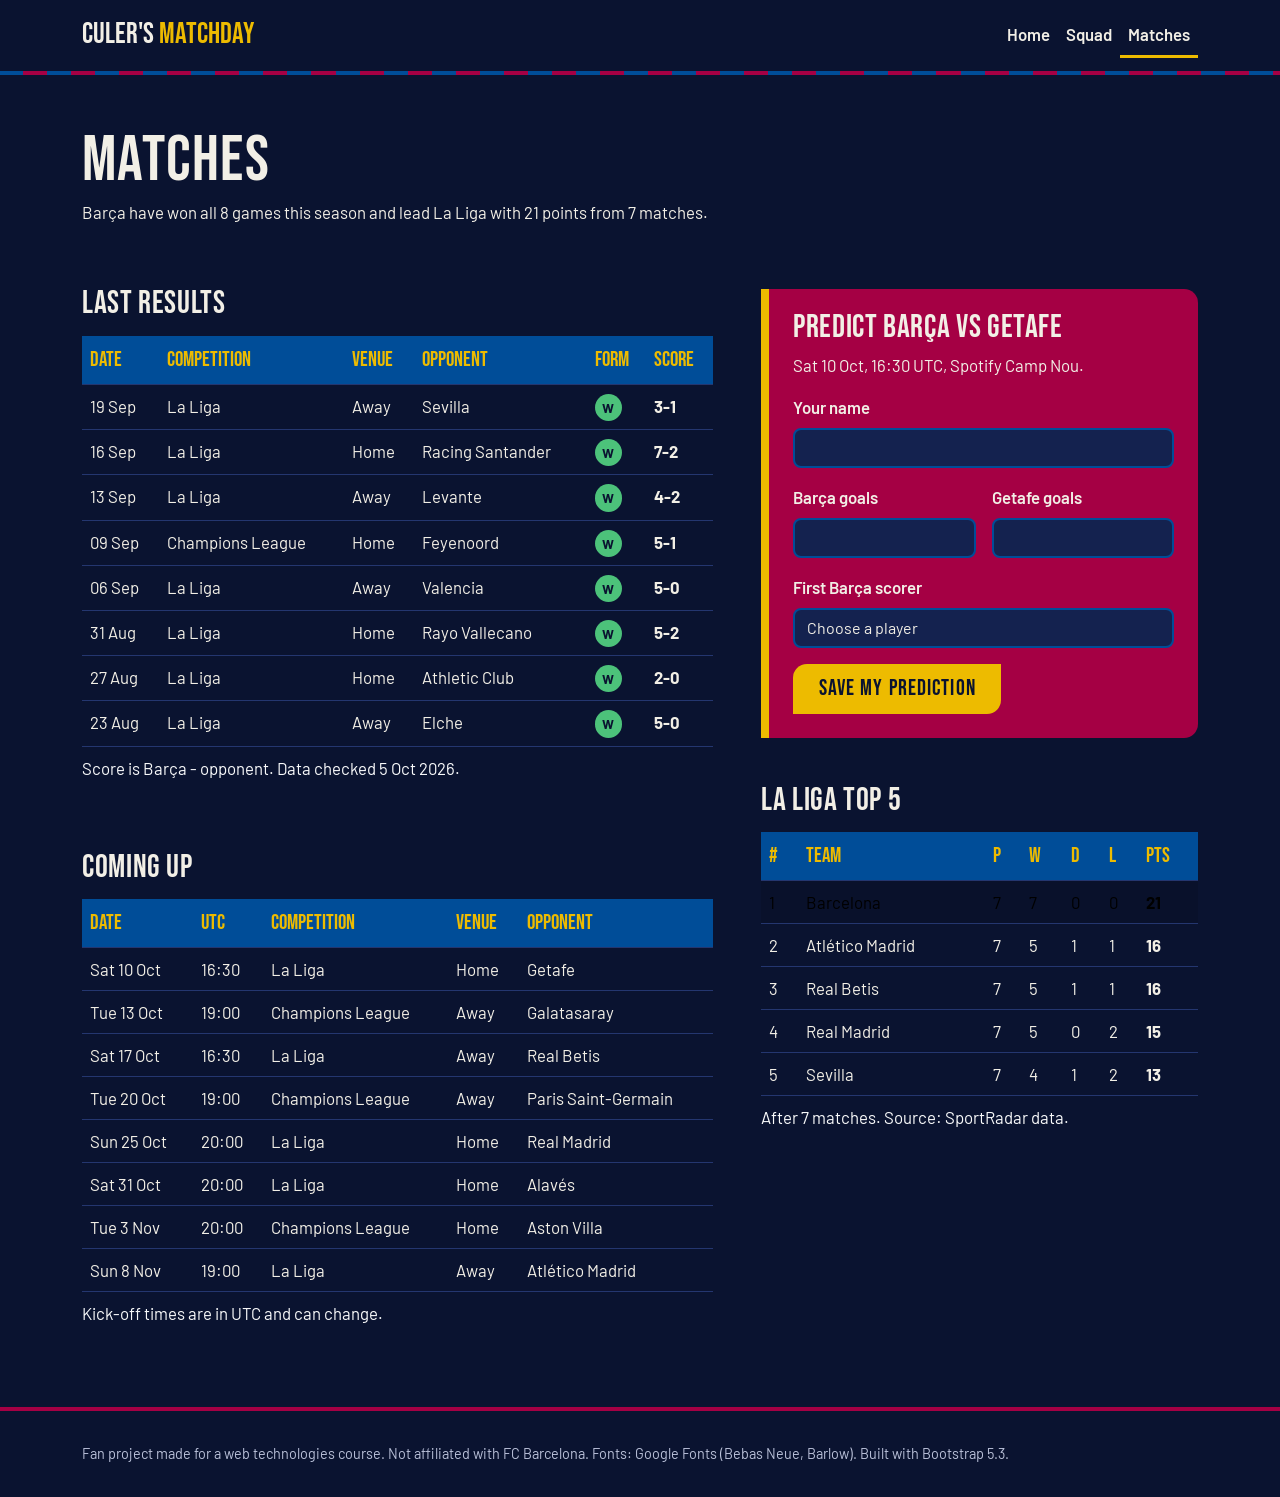
==== matches.html @ bc948499 "commit" ====
<!DOCTYPE html>
<html lang="en">
<head>
<meta charset="UTF-8">
<meta name="viewport" content="width=device-width, initial-scale=1">
<title>Matches | Culer's Matchday</title>
<link rel="preconnect" href="https://fonts.googleapis.com">
<link href="https://fonts.googleapis.com/css2?family=Bebas+Neue&family=Barlow:wght@400;600;700&display=swap" rel="stylesheet">
<link href="https://cdn.jsdelivr.net/npm/bootstrap@5.3.3/dist/css/bootstrap.min.css" rel="stylesheet">
<link href="css/style.css" rel="stylesheet">
</head>
<body>
<header>
    <nav class="navbar navbar-expand-md">
    <div class="container">
       <a class="navbar-brand" href="index.html">Culer's <span>Matchday</span></a>
       <button class="navbar-toggler" type="button" data-bs-toggle="collapse" data-bs-target="#menu" aria-controls="menu" aria-expanded="false" aria-label="Toggle navigation"><span class="navbar-toggler-icon"></span></button>
    <div class="collapse navbar-collapse" id="menu"><ul class="navbar-nav ms-auto">
        <li class="nav-item"><a class="nav-link" href="index.html">Home</a></li>
        <li class="nav-item"><a class="nav-link" href="squad.html">Squad</a></li>
        <li class="nav-item"><a class="nav-link active" href="matches.html">Matches</a></li>
        </ul>
    </div>
    </div>
    </nav>
</header>
<main>
    <section class="section"><div class="container">
      <h1 class="display" style="font-size:4rem">Matches</h1>
      <p>Barça have won all 8 games this season and lead La Liga with 21 points from 7 matches.</p>
    <div class="row g-5 mt-0">
    <div class="col-12 col-lg-7">
        <h2 class="mb-3">Last results</h2>
    <div class="table-responsive"><table class="table table-club"><caption class="text-light">Score is Barça - opponent. Data checked 5 Oct 2026.</caption>
        <thead>
            <tr><th scope="col">Date</th>
                <th scope="col">Competition</th>
                <th scope="col">Venue</th>
                <th scope="col">Opponent</th>
                <th scope="col">Form</th>
                <th scope="col">Score</th>
            </tr></thead>
            <tbody>
                <tr><td>19 Sep</td>
                    <td>La Liga</td>
                    <td>Away</td>
                    <td>Sevilla</td>
                    <td><span class="pill W" title="Win">W</span></td>
                    <td><strong>3-1</strong></td>
                </tr><tr><td>16 Sep</td>
                    <td>La Liga</td>
                    <td>Home</td>
                    <td>Racing Santander</td>
                    <td><span class="pill W" title="Win">W</span></td>
                    <td><strong>7-2</strong></td>
                </tr><tr><td>13 Sep</td>
                    <td>La Liga</td>
                    <td>Away</td>
                    <td>Levante</td>
                    <td><span class="pill W" title="Win">W</span></td>
                    <td><strong>4-2</strong></td>
                </tr><tr><td>09 Sep</td>
                    <td>Champions League</td>
                    <td>Home</td>
                    <td>Feyenoord</td>
                    <td><span class="pill W" title="Win">W</span></td>
                    <td><strong>5-1</strong></td>
                </tr><tr><td>06 Sep</td>
                    <td>La Liga</td>
                    <td>Away</td>
                    <td>Valencia</td>
                    <td><span class="pill W" title="Win">W</span></td>
                    <td><strong>5-0</strong></td>
                </tr><tr><td>31 Aug</td>
                    <td>La Liga</td>
                    <td>Home</td>
                    <td>Rayo Vallecano</td>
                    <td><span class="pill W" title="Win">W</span></td>
                    <td><strong>5-2</strong></td>
                </tr><tr><td>27 Aug</td>
                    <td>La Liga</td>
                    <td>Home</td>
                    <td>Athletic Club</td>
                    <td><span class="pill W" title="Win">W</span></td>
                    <td><strong>2-0</strong></td>
                </tr><tr><td>23 Aug</td>
                    <td>La Liga</td>
                    <td>Away</td>
                    <td>Elche</td>
                    <td><span class="pill W" title="Win">W</span></td>
                    <td><strong>5-0</strong></td>
                </tr></tbody></table></div>
        <h2 class="mt-5 mb-3">Coming up</h2>
    <div class="table-responsive"><table class="table table-club"><caption class="text-light">Kick-off times are in UTC and can change.</caption>
        <thead><tr><th scope="col">Date</th>
            <th scope="col">UTC</th>
            <th scope="col">Competition</th>
            <th scope="col">Venue</th>
            <th scope="col">Opponent</th>
        </tr></thead><tbody><tr><td>Sat 10 Oct</td>
            <td>16:30</td>
            <td>La Liga</td>
            <td>Home</td>
            <td>Getafe</td>
        </tr><tr><td>Tue 13 Oct</td>
            <td>19:00</td>
            <td>Champions League</td>
            <td>Away</td>
            <td>Galatasaray</td>
        </tr><tr><td>Sat 17 Oct</td>
            <td>16:30</td>
            <td>La Liga</td>
            <td>Away</td>
            <td>Real Betis</td>
        </tr><tr><td>Tue 20 Oct</td>
            <td>19:00</td>
            <td>Champions League</td>
            <td>Away</td>
            <td>Paris Saint-Germain</td>
        </tr><tr><td>Sun 25 Oct</td>
            <td>20:00</td>
            <td>La Liga</td>
            <td>Home</td>
            <td>Real Madrid</td>
        </tr><tr><td>Sat 31 Oct</td>
            <td>20:00</td>
            <td>La Liga</td>
            <td>Home</td>
            <td>Alavés</td>
        </tr><tr><td>Tue 3 Nov</td>
            <td>20:00</td>
            <td>Champions League</td>
            <td>Home</td>
            <td>Aston Villa</td>
        </tr><tr><td>Sun 8 Nov</td>
            <td>19:00</td>
            <td>La Liga</td>
            <td>Away</td>
            <td>Atlético Madrid</td>
        </tr></tbody></table></div>
    </div>
<div class="col-12 col-lg-5" id="predict-box"><div class="card card-club garnet"><div class="card-body p-4">
<h2>Predict Barça vs Getafe</h2>
<p>Sat 10 Oct, 16:30 UTC, Spotify Camp Nou.</p>
<form id="predict" class="row g-3" method="get" action="matches.html#thanks">
<div class="col-12"><label for="name" class="form-label">Your name</label><input id="name" name="name" class="form-control" required minlength="2"></div>
<div class="col-6"><label for="home" class="form-label">Barça goals</label><input id="home" name="home" type="number" min="0" max="15" class="form-control" required></div>
<div class="col-6"><label for="away" class="form-label">Getafe goals</label><input id="away" name="away" type="number" min="0" max="15" class="form-control" required></div>
<div class="col-12"><label for="scorer" class="form-label">First Barça scorer</label>
    <select id="scorer" name="scorer" class="form-select" required><option value="">Choose a player</option>
        <option>Raphinha</option>
        <option>Lamine Yamal</option>
        <option>Anthony Gordon</option>
        <option>Karim Adeyemi</option>
        <option>Fermín López</option>
        <option>Pedri</option>
    </select>
</div>
<div class="col-12"><button class="btn btn-club" type="submit">Save my prediction</button></div>
</form><div class="toast-ok" id="thanks" role="status">Saved! Your prediction is in. Come back after the match to check it.</div>
</div></div>
<h2 class="mt-5 mb-3">La Liga top 5</h2>
<div class="table-responsive"><table class="table table-club"><caption class="text-light">After 7 matches. Source: SportRadar data.</caption>
    <thead><tr><th scope="col">#</th><th scope="col">Team</th>
        <th scope="col">P</th><th scope="col">W</th>
        <th scope="col">D</th><th scope="col">L</th>
        <th scope="col">Pts</th></tr>
    </thead><tbody><tr class="table-active"><td>1</td>
        <td>Barcelona</td>
        <td>7</td>
        <td>7</td>
        <td>0</td>
        <td>0</td>
        <td><strong>21</strong></td></tr>
            <tr><td>2</td>
            <td>Atlético Madrid</td>
            <td>7</td><td>5</td>
            <td>1</td><td>1</td>
            <td><strong>16</strong></td></tr>
                <tr><td>3</td>
                <td>Real Betis</td>
                <td>7</td>
                <td>5</td>
                <td>1</td>
                <td>1</td>
                <td><strong>16</strong></td></tr>
                    <tr><td>4</td><td>Real Madrid</td>
                        <td>7</td>
                        <td>5</td>
                        <td>0</td>
                        <td>2</td>
                        <td><strong>15</strong></td></tr>
                        <tr><td>5</td>
                            <td>Sevilla</td>
                            <td>7</td>
                            <td>4</td>
                            <td>1</td>
                            <td>2</td>
                            <td><strong>13</strong></td></tr></tbody></table></div>
</div></div></div></section></main>
<footer class="foot"><div class="container">Fan project made for a web technologies course. Not affiliated with FC Barcelona. Fonts: Google Fonts (Bebas Neue, Barlow). Built with Bootstrap 5.3.</div></footer>
<script src="https://cdn.jsdelivr.net/npm/bootstrap@5.3.3/dist/js/bootstrap.bundle.min.js"></script>
</body>
</html>
---- css/style.css ----
:root {
  --ink: #0A1330;
  --blue: #004D98;
  --garnet: #A50044;
  --gold: #EDBB00;
  --chalk: #F2EFE6;
  --grass: #0f5b3a;
  --r: 14px;
}

* {
  box-sizing: border-box;
}

html,
body {
  overflow-x: hidden;
}

body {
  background: var(--ink);
  color: var(--chalk);
  font-family: 'Barlow', sans-serif;
  font-size: 1.05rem;
  line-height: 1.55;
}

h1,
h2,
h3,
.display {
  font-family: 'Bebas Neue', sans-serif;
  letter-spacing: .02em;
  line-height: .95;
  font-weight: 400;
}

a {
  color: var(--gold);
}

:focus-visible {
  outline: 3px solid var(--gold);
  outline-offset: 2px;
}

.navbar {
  background: var(--ink);
  border-bottom: 4px solid transparent;
  border-image: repeating-linear-gradient(90deg,var(--blue) 0 24px,var(--garnet) 24px 48px) 1;
}

.navbar-brand {
  font-family: 'Bebas Neue';
  font-size: 1.8rem;
  color: var(--chalk)!important;
}

.navbar-brand span {
  color: var(--gold);
}

.nav-link {
  color: var(--chalk)!important;
  font-weight: 600;
  border-bottom: 3px solid transparent;
}

.nav-link:hover,
.nav-link.active {
  border-bottom-color: var(--gold);
}

.navbar-toggler {
  border-color: var(--gold);
}

.navbar-toggler-icon {
  filter: invert(1);
}

.btn-club {
  background: var(--gold);
  color: var(--ink);
  font-family: 'Bebas Neue';
  font-size: 1.4rem;
  letter-spacing: .05em;
  border: 0;
  border-radius: var(--r) 0 var(--r) 0;
  padding: .5rem 1.6rem;
  transition: transform .2s,background .2s;
}

.btn-club:hover {
  background: var(--chalk);
  color: var(--garnet);
  transform: translateY(-3px) skewX(-4deg);
}

.card-club {
  background: var(--blue);
  border: 0;
  border-left: 8px solid var(--gold);
  border-radius: 0 var(--r) var(--r) 0;
  color: var(--chalk);
}

.card-club.garnet {
  background: var(--garnet);
}

.card-club h3 {
  font-size: 2rem;
}

.form-control,
.form-select {
  background: #14224f;
  border: 2px solid var(--blue);
  color: var(--chalk);
  border-radius: 8px;
}

.form-control:focus,
.form-select:focus {
  background: #14224f;
  color: var(--chalk);
  border-color: var(--gold);
  box-shadow: none;
}

.form-label {
  font-weight: 600;
}

.table-club {
  --bs-table-bg: transparent;
  --bs-table-color: var(--chalk);
  --bs-table-border-color: #24366f;
}

.table-club thead th {
  font-family: 'Bebas Neue';
  font-size: 1.3rem;
  font-weight: 400;
  background: var(--blue);
  color: var(--gold);
}

.table-club tbody tr:hover {
  background: #14224f;
}

.pill {
  display: inline-block;
  width: 1.7rem;
  height: 1.7rem;
  line-height: 1.7rem;
  text-align: center;
  border-radius: 50%;
  font-weight: 700;
  font-size: .85rem;
  color: var(--ink);
}

.pill.W {
  background: #4cc27a;
}

.pill.D {
  background: var(--gold);
}

.pill.L {
  background: #ff5d73;
}

.hero {
  position: relative;
  padding: 5rem 0 4rem;
  overflow: hidden;
  isolation: isolate;
}

.hero::before {
  content: "";
  position: absolute;
  inset: 0;
  z-index: -1;
  opacity: .55;
  background: repeating-linear-gradient(90deg,var(--blue) 0 9vw,var(--garnet) 9vw 18vw);
  clip-path: inset(0 100% 0 0);
  animation: wipe 1.4s cubic-bezier(.7,0,.2,1) .2s forwards;
}

.hero::after {
  content: "";
  position: absolute;
  inset: 0;
  z-index: -1;
  background: linear-gradient(180deg,rgba(10,19,48,.35),var(--ink));
}

@keyframes wipe {
  to {
    clip-path: inset(0 0 0 0);
  }
}

.hero h1 {
  font-size: clamp(4rem,14vw,10rem);
  text-shadow: 0 4px 0 var(--ink);
}

.hero .lead {
  max-width: 34rem;
}

.next {
  display: inline-flex;
  flex-direction: column;
  background: var(--ink);
  border: 2px solid var(--gold);
  border-left-width: 10px;
  border-radius: 0 var(--r) var(--r) 0;
  padding: .6rem 1.2rem;
}

.next b {
  font-size: 2.4rem;
  color: var(--gold);
  font-weight: 400;
}

.section {
  padding: 3.5rem 0;
}

.motto {
  background: var(--gold);
  color: var(--ink);
  padding: 1.5rem 0;
  overflow: hidden;
  white-space: nowrap;
}

.motto p {
  margin: 0;
  display: inline-block;
  font-family: 'Bebas Neue';
  font-size: 2.4rem;
  animation: slide 22s linear infinite;
}

@keyframes slide {
  to {
    transform: translateX(-50%);
  }
}

.pitch {
  display: grid;
  grid-template-rows: repeat(4,1fr);
  gap: .5rem;
  min-height: 640px;
  padding: 1.2rem .5rem;
  border: 4px solid var(--chalk);
  border-radius: var(--r);
  background: repeating-linear-gradient(0deg,var(--grass) 0 12.5%,#136a43 12.5% 25%);
  position: relative;
}

.pitch::after {
  content: "";
  position: absolute;
  left: 0;
  right: 0;
  top: 50%;
  border-top: 3px solid rgba(242,239,230,.5);
  pointer-events: none;
}

.line {
  display: flex;
  justify-content: space-around;
  align-items: center;
}

.player {
  background: none;
  border: 0;
  color: var(--chalk);
  text-align: center;
  font-weight: 700;
  cursor: pointer;
  padding: .2rem;
  z-index: 1;
}

.player .shirt {
  display: grid;
  place-items: center;
  width: 3.6rem;
  height: 3.6rem;
  margin: 0 auto .15rem;
  border-radius: 50%;
  font-family: 'Bebas Neue';
  font-size: 1.7rem;
  background: linear-gradient(90deg,var(--blue) 50%,var(--garnet) 50%);
  border: 3px solid var(--gold);
  transition: transform .25s;
}

.player:hover .shirt,
.player:focus-visible .shirt {
  transform: scale(1.25) rotate(-6deg);
}

.player span.nm {
  font-size: .85rem;
  text-shadow: 0 1px 3px #000;
}

.pcard {
  display: none;
}

.squad:not(:has(.player:hover, .player:focus)) #i-none {
  display: block;
}

.squad:has(#p-gk:hover) #i-gk,
.squad:has(#p-gk:focus) #i-gk {
  display: block;
}

.squad:has(#p-can:hover) #i-can,
.squad:has(#p-can:focus) #i-can {
  display: block;
}

.squad:has(#p-chr:hover) #i-chr,
.squad:has(#p-chr:focus) #i-chr {
  display: block;
}

.squad:has(#p-cub:hover) #i-cub,
.squad:has(#p-cub:focus) #i-cub {
  display: block;
}

.squad:has(#p-eri:hover) #i-eri,
.squad:has(#p-eri:focus) #i-eri {
  display: block;
}

.squad:has(#p-rod:hover) #i-rod,
.squad:has(#p-rod:focus) #i-rod {
  display: block;
}

.squad:has(#p-ped:hover) #i-ped,
.squad:has(#p-ped:focus) #i-ped {
  display: block;
}

.squad:has(#p-fer:hover) #i-fer,
.squad:has(#p-fer:focus) #i-fer {
  display: block;
}

.squad:has(#p-yam:hover) #i-yam,
.squad:has(#p-yam:focus) #i-yam {
  display: block;
}

.squad:has(#p-rap:hover) #i-rap,
.squad:has(#p-rap:focus) #i-rap {
  display: block;
}

.squad:has(#p-gor:hover) #i-gor,
.squad:has(#p-gor:focus) #i-gor {
  display: block;
}

.info {
  position: sticky;
  top: 1rem;
  min-height: 15rem;
}

.pcard .num {
  font-family: 'Bebas Neue';
  font-size: 7rem;
  line-height: .8;
  color: var(--gold);
}

.foot {
  border-top: 4px solid var(--garnet);
  padding: 2rem 0;
  font-size: .9rem;
  color: #b9c0d8;
}

.form-control:user-invalid,
.form-select:user-invalid {
  border-color: #ff5d73;
}

.toast-ok:target {
  display: block;
}

.toast-ok {
  display: none;
  background: #4cc27a;
  color: var(--ink);
  font-weight: 700;
  padding: .8rem 1rem;
  border-radius: 8px;
  margin-top: 1rem;
}

@media (max-width:767.98px) {
  .hero {
    padding: 3rem 0;
  }

  .next b {
    font-size: 1.9rem;
  }

  .pitch {
    min-height: 560px;
  }

  .player .shirt {
    width: 2.9rem;
    height: 2.9rem;
    font-size: 1.4rem;
  }

  .player span.nm {
    font-size: .72rem;
  }

  .info {
    position: static;
  }
}

@media (min-width:768px) and (max-width:1199.98px) {
  .pitch {
    min-height: 600px;
  }
}

@media (prefers-reduced-motion:reduce) {
  .hero::before {
    animation: none;
    clip-path: none;
  }

  .motto p {
    animation: none;
  }

  * {
    transition: none !important;
  }
}
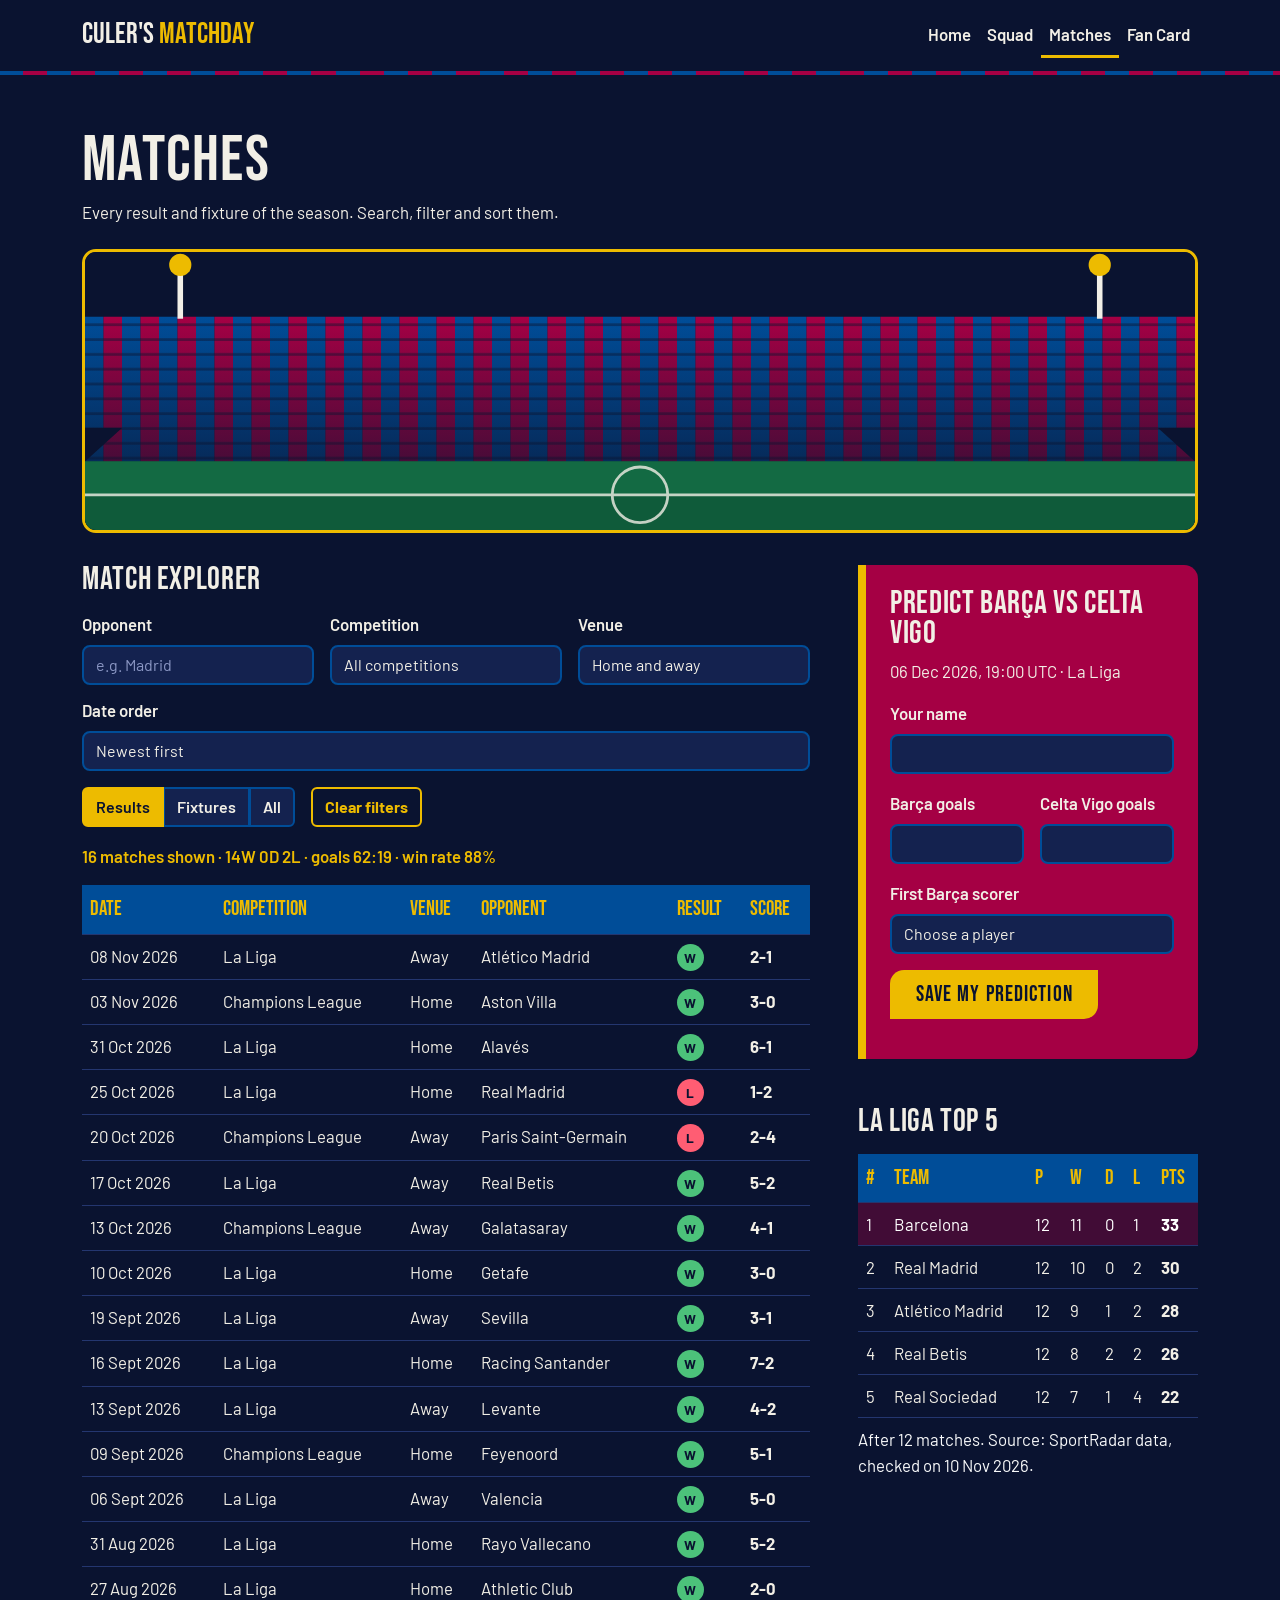
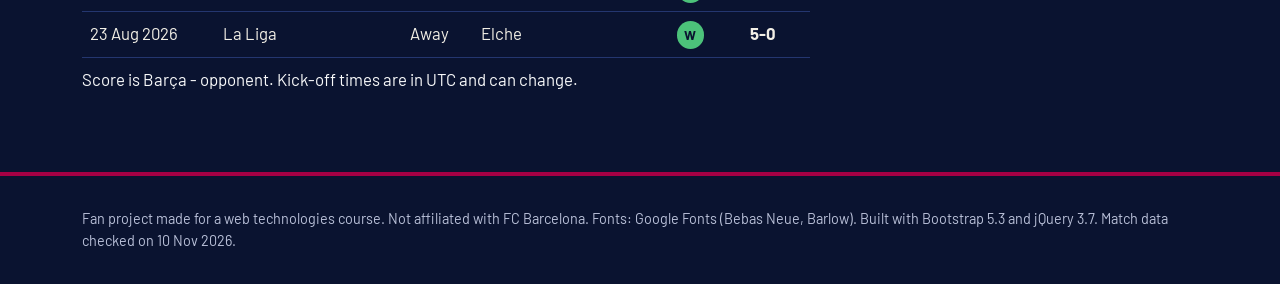
==== commit 73d50f2a: "endterm changes" ====
--- a/matches.html
+++ b/matches.html
@@ -1,204 +1,217 @@
 <!DOCTYPE html>
 <html lang="en">
 <head>
-<meta charset="UTF-8">
-<meta name="viewport" content="width=device-width, initial-scale=1">
-<title>Matches | Culer's Matchday</title>
-<link rel="preconnect" href="https://fonts.googleapis.com">
-<link href="https://fonts.googleapis.com/css2?family=Bebas+Neue&family=Barlow:wght@400;600;700&display=swap" rel="stylesheet">
-<link href="https://cdn.jsdelivr.net/npm/bootstrap@5.3.3/dist/css/bootstrap.min.css" rel="stylesheet">
-<link href="css/style.css" rel="stylesheet">
+  <meta charset="UTF-8">
+  <meta name="viewport" content="width=device-width, initial-scale=1">
+  <title>Matches | Culer's Matchday</title>
+  <link rel="icon" href="images/favicon.svg" type="image/svg+xml">
+  <link rel="preconnect" href="https://fonts.googleapis.com">
+  <link href="https://fonts.googleapis.com/css2?family=Bebas+Neue&family=Barlow:wght@400;600;700&display=swap" rel="stylesheet">
+  <link href="https://cdn.jsdelivr.net/npm/bootstrap@5.3.3/dist/css/bootstrap.min.css" rel="stylesheet">
+  <link href="css/style.css" rel="stylesheet">
 </head>
+
 <body>
-<header>
-    <nav class="navbar navbar-expand-md">
+  <a class="skip-link" href="#main">Skip to content</a>
+
+  <header>
+    <nav class="navbar navbar-expand-md" aria-label="Main">
+      <div class="container">
+        <a class="navbar-brand" href="index.html">Culer's <span>Matchday</span></a>
+
+        <button class="navbar-toggler" type="button" data-bs-toggle="collapse" data-bs-target="#menu"
+                aria-controls="menu" aria-expanded="false" aria-label="Toggle navigation">
+          <span class="navbar-toggler-icon"></span>
+        </button>
+
+        <div class="collapse navbar-collapse" id="menu">
+          <ul class="navbar-nav ms-auto">
+          <li class="nav-item"><a class="nav-link" href="index.html">Home</a></li>
+          <li class="nav-item"><a class="nav-link" href="squad.html">Squad</a></li>
+          <li class="nav-item"><a class="nav-link active" href="matches.html" aria-current="page">Matches</a></li>
+          <li class="nav-item"><a class="nav-link" href="join.html">Fan Card</a></li>
+          </ul>
+        </div>
+      </div>
+    </nav>
+  </header>
+
+
+  <main id="main">
+
+    <section class="section">
+      <div class="container">
+        <h1 class="display page-title">Matches</h1>
+        <p class="mb-4">Every result and fixture of the season. Search, filter and sort them.</p>
+        <img class="banner" src="images/staium.svg" alt="Stadium with blue and garnet seats under floodlights" width="1200" height="300">
+
+        <div class="row g-5">
+
+          <div class="col-12 col-xl-8">
+            <h2 class="mb-3">Match explorer</h2>
+
+            <div class="filters" role="search" aria-label="Filter matches">
+              <div>
+                <label for="m-search" class="form-label">Opponent</label>
+                <input id="m-search" type="search" class="form-control" placeholder="e.g. Madrid" autocomplete="off">
+              </div>
+              <div>
+                <label for="m-comp" class="form-label">Competition</label>
+                <select id="m-comp" class="form-select"><option value="all">All competitions</option></select>
+              </div>
+              <div>
+                <label for="m-venue" class="form-label">Venue</label>
+                <select id="m-venue" class="form-select">
+                  <option value="all">Home and away</option>
+                  <option value="Home">Home</option>
+                  <option value="Away">Away</option>
+                </select>
+              </div>
+              <div>
+                <label for="m-sort" class="form-label">Date order</label>
+                <select id="m-sort" class="form-select">
+                  <option value="new">Newest first</option>
+                  <option value="old">Oldest first</option>
+                </select>
+              </div>
+            </div>
+
+            <div class="d-flex flex-wrap gap-3 align-items-center mb-3">
+              <div class="btn-group" role="group" aria-label="Show results or fixtures">
+                <input type="radio" class="btn-check" name="status" id="st-played" value="played" checked>
+                <label class="btn btn-filter" for="st-played">Results</label>
+                <input type="radio" class="btn-check" name="status" id="st-upcoming" value="upcoming">
+                <label class="btn btn-filter" for="st-upcoming">Fixtures</label>
+                <input type="radio" class="btn-check" name="status" id="st-all" value="all">
+                <label class="btn btn-filter" for="st-all">All</label>
+              </div>
+              <button type="button" class="btn btn-ghost" id="m-reset">Clear filters</button>
+            </div>
+
+            <p class="summary" id="m-summary" aria-live="polite"></p>
+
+            <div class="table-responsive">
+              <table class="table table-club">
+                <caption class="text-light">Score is Barça - opponent. Kick-off times are in UTC and can change.</caption>
+                <thead>
+                  <tr>
+                    <th scope="col">Date</th>
+                    <th scope="col">Competition</th>
+                    <th scope="col">Venue</th>
+                    <th scope="col">Opponent</th>
+                    <th scope="col">Result</th>
+                    <th scope="col">Score</th>
+                  </tr>
+                </thead>
+                <tbody id="matches-body"></tbody>
+              </table>
+            </div>
+          </div>
+
+
+          <div class="col-12 col-xl-4">
+
+            <div class="card card-club garnet" id="predict">
+              <div class="card-body p-4">
+                <h2 id="predict-title">Predict the next match</h2>
+                <p id="predict-info"></p>
+
+                <form id="predict-form" class="row g-3" novalidate>
+              <div class="col-12">
+                <label for="predName" class="form-label">Your name</label>
+                <input id="predName" name="predName" type="text" class="form-control" autocomplete="nickname" aria-describedby="predName-error">
+                <div class="invalid-feedback" id="predName-error"></div>
+              </div>
+              <div class="col-6">
+                <label for="predHome" class="form-label">Barça goals</label>
+                <input id="predHome" name="predHome" type="number" class="form-control" min="0" max="15" inputmode="numeric" aria-describedby="predHome-error">
+                <div class="invalid-feedback" id="predHome-error"></div>
+              </div>
+                  <div class="col-6">
+                    <label for="predAway" class="form-label" id="away-label">Opponent goals</label>
+                    <input id="predAway" name="predAway" type="number" class="form-control" min="0" max="15" inputmode="numeric" aria-describedby="predAway-error">
+                    <div class="invalid-feedback" id="predAway-error"></div>
+                  </div>
+              <div class="col-12">
+                <label for="predScorer" class="form-label">First Barça scorer</label>
+                <select id="predScorer" name="predScorer" class="form-select" aria-describedby="predScorer-error">
+                  <option value="">Choose a player</option>
+                </select>
+                <div class="invalid-feedback" id="predScorer-error"></div>
+              </div>
+                  <div class="col-12">
+                    <button class="btn btn-club" type="submit">Save my prediction</button>
+                  </div>
+                  <div class="col-12">
+                    <div class="form-success" role="status"></div>
+                  </div>
+                </form>
+
+                <div class="mt-4" id="predictions" style="display:none">
+                  <h3 class="fs-3">Your predictions</h3>
+                  <ul class="list-unstyled mb-1" id="pred-list"></ul>
+                  <p class="mb-0 small" id="pred-avg"></p>
+                </div>
+              </div>
+            </div>
+
+
+            <h2 class="mt-5 mb-3">La Liga top 5</h2>
+            <div class="table-responsive">
+              <table class="table table-club">
+                <caption class="text-light">After 12 matches. Source: SportRadar data, checked on 10 Nov 2026.</caption>
+                <thead>
+                  <tr>
+                    <th scope="col">#</th>
+                    <th scope="col">Team</th>
+                    <th scope="col">P</th>
+                    <th scope="col">W</th>
+                    <th scope="col">D</th>
+                    <th scope="col">L</th>
+                    <th scope="col">Pts</th>
+                  </tr>
+                </thead>
+                <tbody>
+                  <tr class="table-active">
+                    <td>1</td><td>Barcelona</td><td>12</td><td>11</td><td>0</td><td>1</td><td><strong>33</strong></td>
+                  </tr>
+                  <tr>
+                    <td>2</td><td>Real Madrid</td><td>12</td><td>10</td><td>0</td><td>2</td><td><strong>30</strong></td>
+                  </tr>
+                  <tr>
+                    <td>3</td><td>Atlético Madrid</td><td>12</td><td>9</td><td>1</td><td>2</td><td><strong>28</strong></td>
+                  </tr>
+                  <tr>
+                    <td>4</td><td>Real Betis</td><td>12</td><td>8</td><td>2</td><td>2</td><td><strong>26</strong></td>
+                  </tr>
+                  <tr>
+                    <td>5</td><td>Real Sociedad</td><td>12</td><td>7</td><td>1</td><td>4</td><td><strong>22</strong></td>
+                  </tr>
+                </tbody>
+              </table>
+            </div>
+
+          </div>
+        </div>
+      </div>
+    </section>
+
+  </main>
+
+
+  <footer class="foot">
     <div class="container">
-       <a class="navbar-brand" href="index.html">Culer's <span>Matchday</span></a>
-       <button class="navbar-toggler" type="button" data-bs-toggle="collapse" data-bs-target="#menu" aria-controls="menu" aria-expanded="false" aria-label="Toggle navigation"><span class="navbar-toggler-icon"></span></button>
-    <div class="collapse navbar-collapse" id="menu"><ul class="navbar-nav ms-auto">
-        <li class="nav-item"><a class="nav-link" href="index.html">Home</a></li>
-        <li class="nav-item"><a class="nav-link" href="squad.html">Squad</a></li>
-        <li class="nav-item"><a class="nav-link active" href="matches.html">Matches</a></li>
-        </ul>
+      Fan project made for a web technologies course. Not affiliated with FC Barcelona.
+      Fonts: Google Fonts (Bebas Neue, Barlow). Built with Bootstrap 5.3 and jQuery 3.7.
+      Match data checked on 10 Nov 2026.
     </div>
-    </div>
-    </nav>
-</header>
-<main>
-    <section class="section"><div class="container">
-      <h1 class="display" style="font-size:4rem">Matches</h1>
-      <p>Barça have won all 8 games this season and lead La Liga with 21 points from 7 matches.</p>
-    <div class="row g-5 mt-0">
-    <div class="col-12 col-lg-7">
-        <h2 class="mb-3">Last results</h2>
-    <div class="table-responsive"><table class="table table-club"><caption class="text-light">Score is Barça - opponent. Data checked 5 Oct 2026.</caption>
-        <thead>
-            <tr><th scope="col">Date</th>
-                <th scope="col">Competition</th>
-                <th scope="col">Venue</th>
-                <th scope="col">Opponent</th>
-                <th scope="col">Form</th>
-                <th scope="col">Score</th>
-            </tr></thead>
-            <tbody>
-                <tr><td>19 Sep</td>
-                    <td>La Liga</td>
-                    <td>Away</td>
-                    <td>Sevilla</td>
-                    <td><span class="pill W" title="Win">W</span></td>
-                    <td><strong>3-1</strong></td>
-                </tr><tr><td>16 Sep</td>
-                    <td>La Liga</td>
-                    <td>Home</td>
-                    <td>Racing Santander</td>
-                    <td><span class="pill W" title="Win">W</span></td>
-                    <td><strong>7-2</strong></td>
-                </tr><tr><td>13 Sep</td>
-                    <td>La Liga</td>
-                    <td>Away</td>
-                    <td>Levante</td>
-                    <td><span class="pill W" title="Win">W</span></td>
-                    <td><strong>4-2</strong></td>
-                </tr><tr><td>09 Sep</td>
-                    <td>Champions League</td>
-                    <td>Home</td>
-                    <td>Feyenoord</td>
-                    <td><span class="pill W" title="Win">W</span></td>
-                    <td><strong>5-1</strong></td>
-                </tr><tr><td>06 Sep</td>
-                    <td>La Liga</td>
-                    <td>Away</td>
-                    <td>Valencia</td>
-                    <td><span class="pill W" title="Win">W</span></td>
-                    <td><strong>5-0</strong></td>
-                </tr><tr><td>31 Aug</td>
-                    <td>La Liga</td>
-                    <td>Home</td>
-                    <td>Rayo Vallecano</td>
-                    <td><span class="pill W" title="Win">W</span></td>
-                    <td><strong>5-2</strong></td>
-                </tr><tr><td>27 Aug</td>
-                    <td>La Liga</td>
-                    <td>Home</td>
-                    <td>Athletic Club</td>
-                    <td><span class="pill W" title="Win">W</span></td>
-                    <td><strong>2-0</strong></td>
-                </tr><tr><td>23 Aug</td>
-                    <td>La Liga</td>
-                    <td>Away</td>
-                    <td>Elche</td>
-                    <td><span class="pill W" title="Win">W</span></td>
-                    <td><strong>5-0</strong></td>
-                </tr></tbody></table></div>
-        <h2 class="mt-5 mb-3">Coming up</h2>
-    <div class="table-responsive"><table class="table table-club"><caption class="text-light">Kick-off times are in UTC and can change.</caption>
-        <thead><tr><th scope="col">Date</th>
-            <th scope="col">UTC</th>
-            <th scope="col">Competition</th>
-            <th scope="col">Venue</th>
-            <th scope="col">Opponent</th>
-        </tr></thead><tbody><tr><td>Sat 10 Oct</td>
-            <td>16:30</td>
-            <td>La Liga</td>
-            <td>Home</td>
-            <td>Getafe</td>
-        </tr><tr><td>Tue 13 Oct</td>
-            <td>19:00</td>
-            <td>Champions League</td>
-            <td>Away</td>
-            <td>Galatasaray</td>
-        </tr><tr><td>Sat 17 Oct</td>
-            <td>16:30</td>
-            <td>La Liga</td>
-            <td>Away</td>
-            <td>Real Betis</td>
-        </tr><tr><td>Tue 20 Oct</td>
-            <td>19:00</td>
-            <td>Champions League</td>
-            <td>Away</td>
-            <td>Paris Saint-Germain</td>
-        </tr><tr><td>Sun 25 Oct</td>
-            <td>20:00</td>
-            <td>La Liga</td>
-            <td>Home</td>
-            <td>Real Madrid</td>
-        </tr><tr><td>Sat 31 Oct</td>
-            <td>20:00</td>
-            <td>La Liga</td>
-            <td>Home</td>
-            <td>Alavés</td>
-        </tr><tr><td>Tue 3 Nov</td>
-            <td>20:00</td>
-            <td>Champions League</td>
-            <td>Home</td>
-            <td>Aston Villa</td>
-        </tr><tr><td>Sun 8 Nov</td>
-            <td>19:00</td>
-            <td>La Liga</td>
-            <td>Away</td>
-            <td>Atlético Madrid</td>
-        </tr></tbody></table></div>
-    </div>
-<div class="col-12 col-lg-5" id="predict-box"><div class="card card-club garnet"><div class="card-body p-4">
-<h2>Predict Barça vs Getafe</h2>
-<p>Sat 10 Oct, 16:30 UTC, Spotify Camp Nou.</p>
-<form id="predict" class="row g-3" method="get" action="matches.html#thanks">
-<div class="col-12"><label for="name" class="form-label">Your name</label><input id="name" name="name" class="form-control" required minlength="2"></div>
-<div class="col-6"><label for="home" class="form-label">Barça goals</label><input id="home" name="home" type="number" min="0" max="15" class="form-control" required></div>
-<div class="col-6"><label for="away" class="form-label">Getafe goals</label><input id="away" name="away" type="number" min="0" max="15" class="form-control" required></div>
-<div class="col-12"><label for="scorer" class="form-label">First Barça scorer</label>
-    <select id="scorer" name="scorer" class="form-select" required><option value="">Choose a player</option>
-        <option>Raphinha</option>
-        <option>Lamine Yamal</option>
-        <option>Anthony Gordon</option>
-        <option>Karim Adeyemi</option>
-        <option>Fermín López</option>
-        <option>Pedri</option>
-    </select>
-</div>
-<div class="col-12"><button class="btn btn-club" type="submit">Save my prediction</button></div>
-</form><div class="toast-ok" id="thanks" role="status">Saved! Your prediction is in. Come back after the match to check it.</div>
-</div></div>
-<h2 class="mt-5 mb-3">La Liga top 5</h2>
-<div class="table-responsive"><table class="table table-club"><caption class="text-light">After 7 matches. Source: SportRadar data.</caption>
-    <thead><tr><th scope="col">#</th><th scope="col">Team</th>
-        <th scope="col">P</th><th scope="col">W</th>
-        <th scope="col">D</th><th scope="col">L</th>
-        <th scope="col">Pts</th></tr>
-    </thead><tbody><tr class="table-active"><td>1</td>
-        <td>Barcelona</td>
-        <td>7</td>
-        <td>7</td>
-        <td>0</td>
-        <td>0</td>
-        <td><strong>21</strong></td></tr>
-            <tr><td>2</td>
-            <td>Atlético Madrid</td>
-            <td>7</td><td>5</td>
-            <td>1</td><td>1</td>
-            <td><strong>16</strong></td></tr>
-                <tr><td>3</td>
-                <td>Real Betis</td>
-                <td>7</td>
-                <td>5</td>
-                <td>1</td>
-                <td>1</td>
-                <td><strong>16</strong></td></tr>
-                    <tr><td>4</td><td>Real Madrid</td>
-                        <td>7</td>
-                        <td>5</td>
-                        <td>0</td>
-                        <td>2</td>
-                        <td><strong>15</strong></td></tr>
-                        <tr><td>5</td>
-                            <td>Sevilla</td>
-                            <td>7</td>
-                            <td>4</td>
-                            <td>1</td>
-                            <td>2</td>
-                            <td><strong>13</strong></td></tr></tbody></table></div>
-</div></div></div></section></main>
-<footer class="foot"><div class="container">Fan project made for a web technologies course. Not affiliated with FC Barcelona. Fonts: Google Fonts (Bebas Neue, Barlow). Built with Bootstrap 5.3.</div></footer>
-<script src="https://cdn.jsdelivr.net/npm/bootstrap@5.3.3/dist/js/bootstrap.bundle.min.js"></script>
+  </footer>
+
+  <script src="https://code.jquery.com/jquery-3.7.1.min.js"></script>
+  <script src="https://cdn.jsdelivr.net/npm/bootstrap@5.3.3/dist/js/bootstrap.bundle.min.js"></script>
+  <script src="js/data.js"></script>
+  <script src="js/common.js"></script>
+  <script src="js/validate.js"></script>
+  <script src="js/matches.js"></script>
 </body>
 </html>
--- a/css/style.css
+++ b/css/style.css
@@ -44,6 +44,7 @@
   outline-offset: 2px;
 }
 
+
 .navbar {
   background: var(--ink);
   border-bottom: 4px solid transparent;
@@ -78,6 +79,7 @@
 .navbar-toggler-icon {
   filter: invert(1);
 }
+
 
 .btn-club {
   background: var(--gold);
@@ -133,6 +135,12 @@
   font-weight: 600;
 }
 
+.table-club tr.table-active > * {
+  background-color: rgba(165, 0, 68, 0.35);
+  color: #fff;
+  box-shadow: none;
+}
+
 .table-club {
   --bs-table-bg: transparent;
   --bs-table-color: var(--chalk);
@@ -174,6 +182,7 @@
 .pill.L {
   background: #ff5d73;
 }
+
 
 .hero {
   position: relative;
@@ -321,68 +330,6 @@
   text-shadow: 0 1px 3px #000;
 }
 
-.pcard {
-  display: none;
-}
-
-.squad:not(:has(.player:hover, .player:focus)) #i-none {
-  display: block;
-}
-
-.squad:has(#p-gk:hover) #i-gk,
-.squad:has(#p-gk:focus) #i-gk {
-  display: block;
-}
-
-.squad:has(#p-can:hover) #i-can,
-.squad:has(#p-can:focus) #i-can {
-  display: block;
-}
-
-.squad:has(#p-chr:hover) #i-chr,
-.squad:has(#p-chr:focus) #i-chr {
-  display: block;
-}
-
-.squad:has(#p-cub:hover) #i-cub,
-.squad:has(#p-cub:focus) #i-cub {
-  display: block;
-}
-
-.squad:has(#p-eri:hover) #i-eri,
-.squad:has(#p-eri:focus) #i-eri {
-  display: block;
-}
-
-.squad:has(#p-rod:hover) #i-rod,
-.squad:has(#p-rod:focus) #i-rod {
-  display: block;
-}
-
-.squad:has(#p-ped:hover) #i-ped,
-.squad:has(#p-ped:focus) #i-ped {
-  display: block;
-}
-
-.squad:has(#p-fer:hover) #i-fer,
-.squad:has(#p-fer:focus) #i-fer {
-  display: block;
-}
-
-.squad:has(#p-yam:hover) #i-yam,
-.squad:has(#p-yam:focus) #i-yam {
-  display: block;
-}
-
-.squad:has(#p-rap:hover) #i-rap,
-.squad:has(#p-rap:focus) #i-rap {
-  display: block;
-}
-
-.squad:has(#p-gor:hover) #i-gor,
-.squad:has(#p-gor:focus) #i-gor {
-  display: block;
-}
 
 .info {
   position: sticky;
@@ -396,6 +343,7 @@
   line-height: .8;
   color: var(--gold);
 }
+
 
 .foot {
   border-top: 4px solid var(--garnet);
@@ -404,24 +352,6 @@
   color: #b9c0d8;
 }
 
-.form-control:user-invalid,
-.form-select:user-invalid {
-  border-color: #ff5d73;
-}
-
-.toast-ok:target {
-  display: block;
-}
-
-.toast-ok {
-  display: none;
-  background: #4cc27a;
-  color: var(--ink);
-  font-weight: 700;
-  padding: .8rem 1rem;
-  border-radius: 8px;
-  margin-top: 1rem;
-}
 
 @media (max-width:767.98px) {
   .hero {
@@ -470,4 +400,499 @@
   * {
     transition: none !important;
   }
+}
+
+
+.skip-link {
+  position: absolute;
+  left: -999px;
+  top: 0;
+  z-index: 2000;
+  background: var(--gold);
+  color: var(--ink);
+  font-weight: 700;
+  padding: .6rem 1rem;
+}
+
+.skip-link:focus {
+  left: 0;
+}
+
+.page-title {
+  font-size: 4rem;
+}
+
+
+.count {
+  display: flex;
+  flex-wrap: wrap;
+  gap: .75rem;
+  margin-top: 1rem;
+}
+
+.count > div {
+  min-width: 5rem;
+  padding: .4rem 1rem;
+  text-align: center;
+  background: var(--ink);
+  border: 2px solid var(--gold);
+  border-radius: var(--r);
+}
+
+.count b {
+  display: block;
+  font-family: 'Bebas Neue', sans-serif;
+  font-size: 2.6rem;
+  font-weight: 400;
+  line-height: 1;
+  color: var(--gold);
+}
+
+.count span {
+  font-size: .8rem;
+}
+
+.stats {
+  display: grid;
+  grid-template-columns: repeat(2, 1fr);
+  gap: 1rem;
+}
+
+.stat {
+  padding: 1rem 1.2rem;
+  background: var(--blue);
+  border-left: 8px solid var(--gold);
+  border-radius: 0 var(--r) var(--r) 0;
+}
+
+.stat b {
+  display: block;
+  font-family: 'Bebas Neue', sans-serif;
+  font-size: 3.4rem;
+  font-weight: 400;
+  line-height: 1;
+  color: var(--gold);
+}
+
+.tile {
+  transition: transform .25s, box-shadow .25s;
+}
+
+.tile:hover {
+  transform: translateY(-6px);
+  box-shadow: 0 10px 0 rgba(0, 0, 0, .3);
+}
+
+.word {
+  border-bottom: 2px solid #24366f;
+}
+
+.word-title {
+  margin: 0;
+}
+
+.word-btn {
+  display: flex;
+  justify-content: space-between;
+  align-items: center;
+  width: 100%;
+  padding: 1rem .5rem;
+  text-align: left;
+  font-family: 'Bebas Neue', sans-serif;
+  font-size: 1.8rem;
+  color: var(--chalk);
+  background: none;
+  border: 0;
+  cursor: pointer;
+  transition: color .2s, padding-left .2s;
+}
+
+.word-btn::after {
+  content: '+';
+  font-size: 2rem;
+  color: var(--gold);
+}
+
+.word-btn[aria-expanded="true"]::after {
+  content: '–';
+}
+
+.word-btn:hover {
+  color: var(--gold);
+  padding-left: 1rem;
+}
+
+.word-body {
+  display: none;
+  max-width: 46rem;
+  padding: 0 .5rem 1rem;
+}
+
+
+.filters {
+  display: flex;
+  flex-wrap: wrap;
+  align-items: flex-end;
+  gap: .75rem 1rem;
+  margin-bottom: 1rem;
+}
+
+.filters > div {
+  flex: 1 1 11rem;
+}
+
+.filters-btn {
+  flex: 0 0 auto !important;
+}
+
+.btn-filter {
+  font-weight: 600;
+  color: var(--chalk);
+  background: #14224f;
+  border: 2px solid var(--blue);
+}
+
+.btn-filter:hover {
+  color: var(--gold);
+  border-color: var(--gold);
+}
+
+.btn-check:checked + .btn-filter {
+  color: var(--ink);
+  background: var(--gold);
+  border-color: var(--gold);
+}
+
+.btn-check:focus-visible + .btn-filter {
+  outline: 3px solid var(--gold);
+  outline-offset: 2px;
+}
+
+.btn-ghost {
+  font-weight: 700;
+  color: var(--gold);
+  background: transparent;
+  border: 2px solid var(--gold);
+  transition: background .2s, color .2s;
+}
+
+.btn-ghost:hover {
+  color: var(--ink);
+  background: var(--gold);
+}
+
+.summary {
+  min-height: 1.6rem;
+  font-weight: 600;
+  color: var(--gold);
+}
+
+.empty-state {
+  padding: 2.5rem 1rem;
+  text-align: center;
+  border: 2px dashed var(--blue);
+  border-radius: var(--r);
+}
+
+.empty-state strong {
+  display: block;
+  font-family: 'Bebas Neue', sans-serif;
+  font-size: 1.8rem;
+  font-weight: 400;
+  color: var(--gold);
+}
+
+.sq-card {
+  height: 100%;
+  padding: 1rem;
+  background: #14224f;
+  border: 2px solid var(--blue);
+  border-radius: var(--r);
+  transition: transform .2s, border-color .2s, box-shadow .2s;
+}
+
+.sq-card:hover {
+  transform: translateY(-5px);
+  border-color: var(--gold);
+  box-shadow: 0 8px 0 var(--garnet);
+}
+
+.sq-card .no {
+  font-family: 'Bebas Neue', sans-serif;
+  font-size: 3.2rem;
+  line-height: .9;
+  color: var(--gold);
+}
+
+.sq-card h3 {
+  margin: .3rem 0;
+  font-size: 1.6rem;
+}
+
+.sq-card p {
+  margin: 0;
+  font-size: .9rem;
+  color: #c9d0e8;
+}
+
+.player.raised {
+  position: relative;
+  top: -2.5rem;
+}
+
+
+.form-control::placeholder {
+  color: #8b97c4;
+}
+
+.form-control.is-invalid,
+.form-select.is-invalid {
+  background-image: none;
+  border-color: #ff5d73;
+}
+
+.form-control.is-valid,
+.form-select.is-valid {
+  background-image: none;
+  border-color: #4cc27a;
+}
+
+.invalid-feedback {
+  font-weight: 600;
+  color: #ffd1d9;
+}
+
+.form-text {
+  color: #c9d0e8;
+}
+
+.form-select {
+  --bs-form-select-bg-img: url("data:image/svg+xml,%3csvg xmlns='http://www.w3.org/2000/svg' viewBox='0 0 16 16'%3e%3cpath fill='none' stroke='%23F2EFE6' stroke-linecap='round' stroke-linejoin='round' stroke-width='2' d='m2 5 6 6 6-6'/%3e%3c/svg%3e");
+}
+
+.form-select option {
+  color: var(--chalk);
+  background: #14224f;
+}
+
+input[type="date"] {
+  color-scheme: dark;
+}
+
+.form-check-input {
+  background-color: #14224f;
+  border: 2px solid var(--blue);
+}
+
+.form-check-input:checked {
+  background-color: var(--blue);
+  border-color: var(--gold);
+}
+
+.form-check-input:focus {
+  box-shadow: none;
+  outline: 3px solid var(--gold);
+  outline-offset: 2px;
+}
+
+.card-club .form-check-input.is-invalid {
+  border-color: #ff5d73;
+}
+
+.form-success {
+  display: none;
+  padding: .8rem 1rem;
+  font-weight: 700;
+  color: var(--ink);
+  background: #4cc27a;
+  border-radius: 8px;
+}
+
+.fan-card {
+  position: relative;
+  isolation: isolate;
+  overflow: hidden;
+  min-height: 15rem;
+  padding: 1.5rem;
+  background: var(--ink);
+  border: 3px solid var(--gold);
+  border-radius: var(--r);
+}
+
+.fan-card::before {
+  content: "";
+  position: absolute;
+  inset: 0;
+  z-index: -1;
+  opacity: .65;
+  background: repeating-linear-gradient(90deg, var(--blue) 0 3rem, var(--garnet) 3rem 6rem);
+}
+
+.fan-card::after {
+  content: "";
+  position: absolute;
+  inset: 0;
+  z-index: -1;
+  background: linear-gradient(180deg, transparent 20%, var(--ink));
+}
+
+.fan-card .club {
+  font-family: 'Bebas Neue', sans-serif;
+  letter-spacing: .1em;
+  color: var(--gold);
+}
+
+.fc-name {
+  margin-top: 3rem;
+  font-family: 'Bebas Neue', sans-serif;
+  font-size: 2.6rem;
+  line-height: 1;
+  text-transform: uppercase;
+  word-break: break-word;
+}
+
+.fc-meta {
+  display: grid;
+  grid-template-columns: repeat(2, 1fr);
+  gap: .8rem;
+  margin: 1.2rem 0 0;
+}
+
+.fc-meta > div:last-child {
+  grid-column: 1 / -1;
+}
+
+.fc-meta dt {
+  font-size: .75rem;
+  letter-spacing: .08em;
+  text-transform: uppercase;
+  color: var(--gold);
+}
+
+.fc-meta dd {
+  margin: 0;
+  font-weight: 700;
+}
+
+.fc-id {
+  font-family: monospace;
+  letter-spacing: .1em;
+}
+
+.fan-card.issued {
+  box-shadow: 0 0 0 4px var(--garnet), 0 0 24px rgba(237, 187, 0, .5);
+}
+
+.fan-card.issued .fc-id {
+  color: var(--gold);
+}
+
+
+.to-top {
+  position: fixed;
+  right: 1rem;
+  bottom: 1rem;
+  z-index: 1000;
+  width: 3rem;
+  height: 3rem;
+  font-size: 1.4rem;
+  font-weight: 700;
+  color: var(--ink);
+  background: var(--gold);
+  border: 3px solid var(--ink);
+  border-radius: 50%;
+  cursor: pointer;
+  transition: transform .2s, background .2s;
+}
+
+.to-top:hover {
+  background: var(--chalk);
+  transform: translateY(-4px);
+}
+
+
+@media (min-width: 768px) {
+  .stats {
+    grid-template-columns: repeat(4, 1fr);
+  }
+}
+
+@media (max-width: 767.98px) {
+  .page-title {
+    font-size: 3rem;
+  }
+
+  .stat b {
+    font-size: 2.6rem;
+  }
+
+  .word-btn {
+    font-size: 1.5rem;
+  }
+
+  .player.raised {
+    top: -1.5rem;
+  }
+
+  .fc-name {
+    margin-top: 2rem;
+    font-size: 2rem;
+  }
+
+  .to-top {
+    right: .6rem;
+    bottom: .6rem;
+  }
+}
+
+
+.hero-ball {
+  position: absolute;
+  right: 1rem;
+  bottom: 1.5rem;
+  z-index: 0;
+  width: clamp(80px, 16vw, 200px);
+  height: auto;
+  animation: bounce 1.2s cubic-bezier(.3, 0, .7, 1) infinite alternate;
+}
+
+@keyframes bounce {
+  from {
+    transform: translateY(0) rotate(0deg);
+  }
+
+  to {
+    transform: translateY(-40px) rotate(180deg);
+  }
+}
+
+.banner {
+  display: block;
+  width: 100%;
+  height: auto;
+  margin-bottom: 2rem;
+  border: 3px solid var(--gold);
+  border-radius: var(--r);
+}
+
+.title-icon {
+  width: 1em;
+  height: 1em;
+  margin-right: .15em;
+  vertical-align: -.1em;
+}
+
+.fc-shirt {
+  position: absolute;
+  top: 1rem;
+  right: 1rem;
+  width: 3.5rem;
+  height: auto;
+  transform: rotate(8deg);
+}
+
+@media (prefers-reduced-motion: reduce) {
+  .hero-ball {
+    animation: none;
+  }
 }
